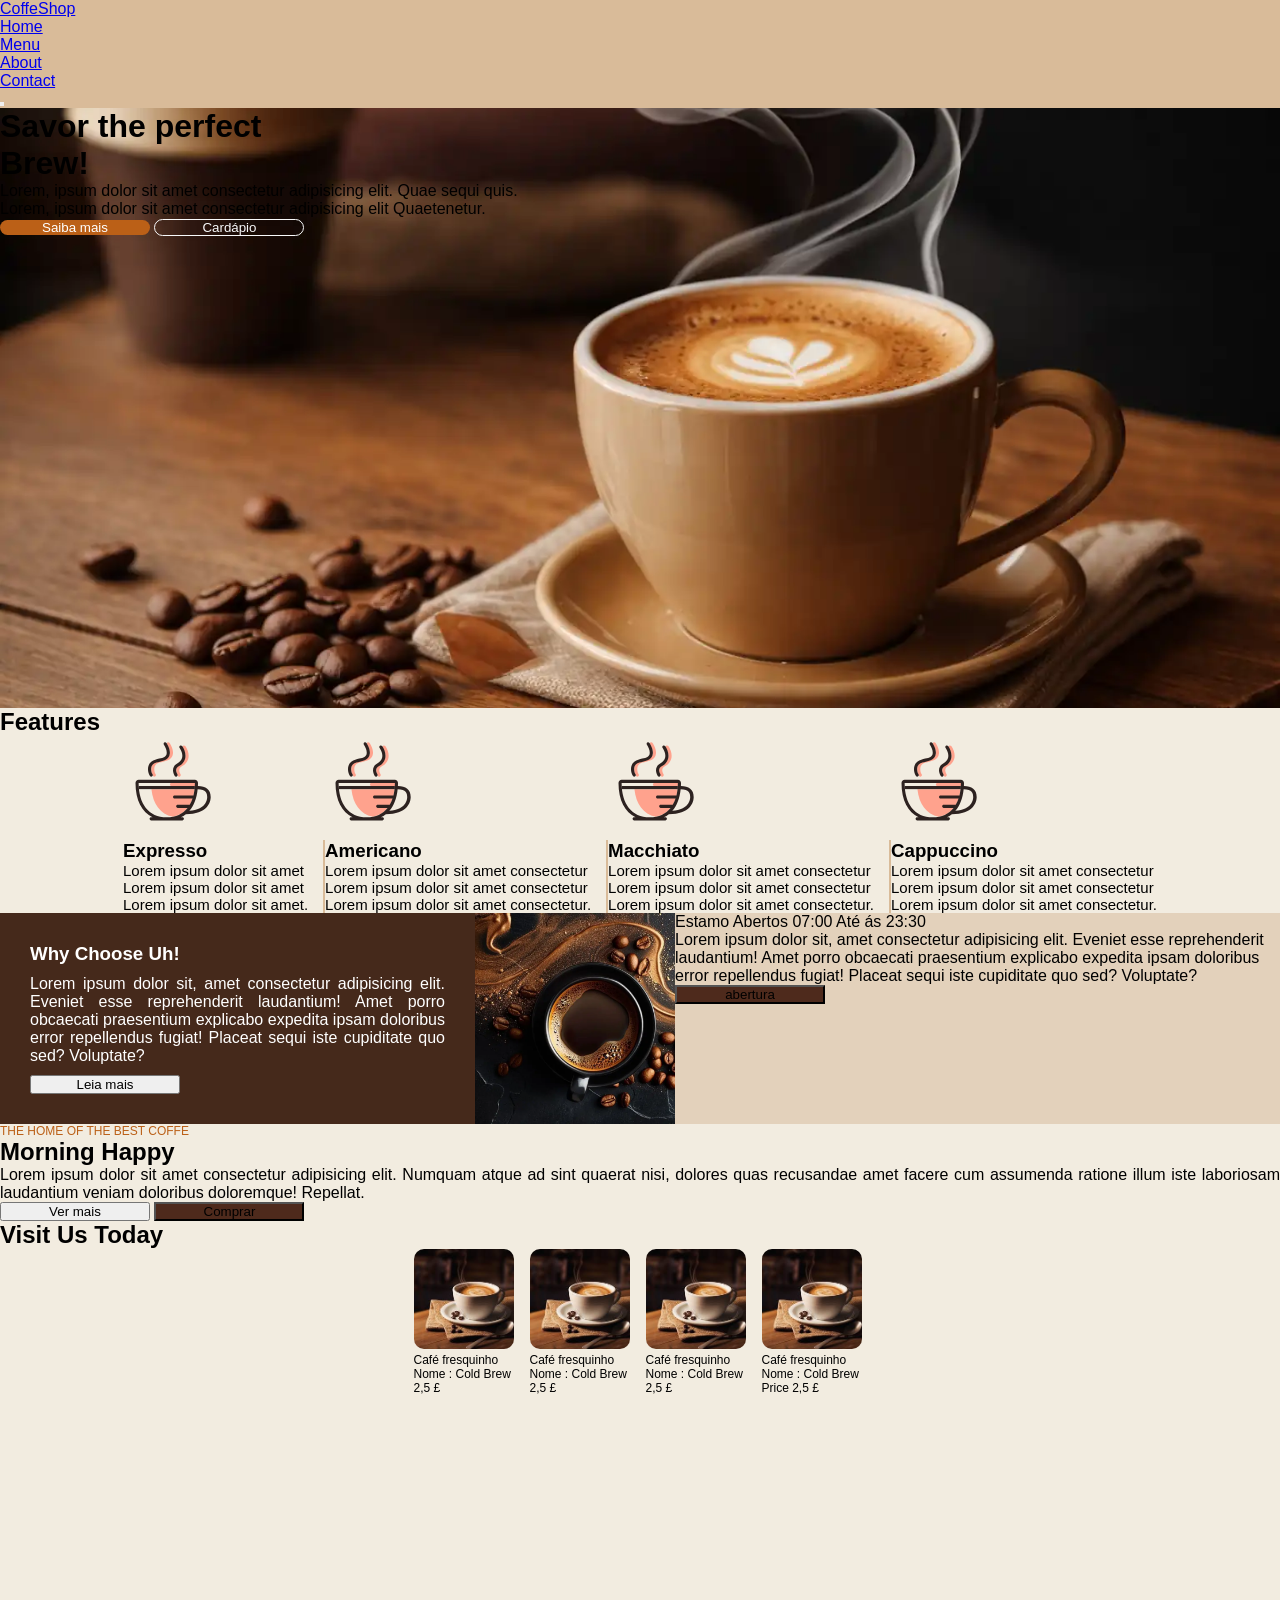
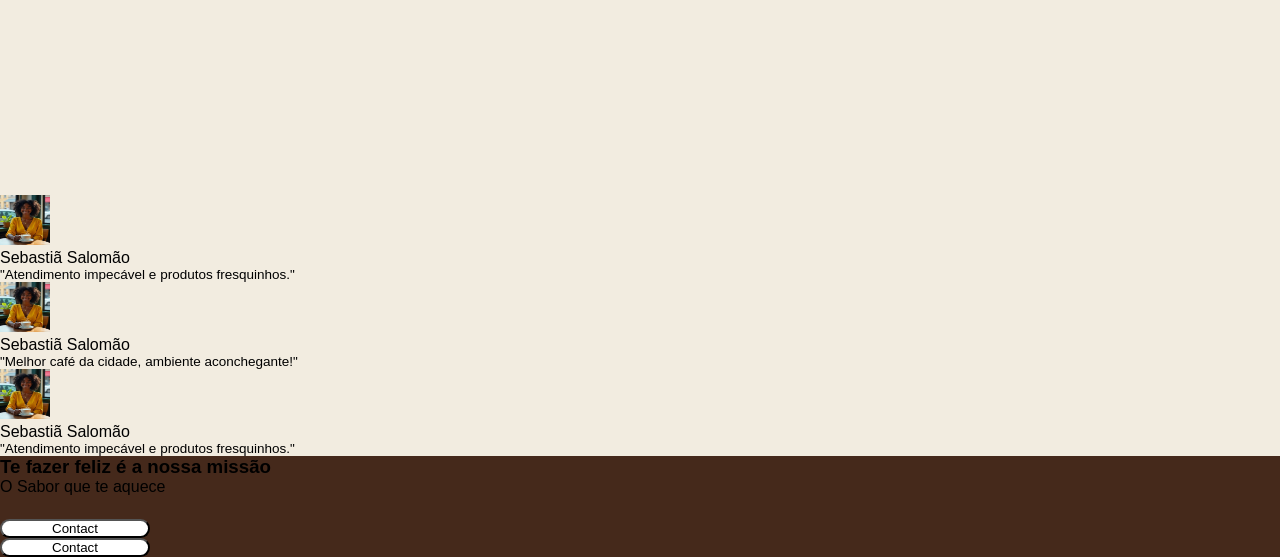
==== coffeShop/home.html @ 56217677 "Add files via upload" ====
<!DOCTYPE html>
<html lang="pt-BR">
<head>
    <meta charset="UTF-8">
    <meta name="viewport" content="width=device-width, initial-scale=1.0">
    <title>Coffee Shop | Home</title>
    <link rel="stylesheet" href="assets/bootstrap/bootstrap.min.css">
    <link rel="stylesheet" href="assets/bootstrap-icons/bootstrap-icons.min.css">
    <link rel="stylesheet" href="assets/estilos/estilo.css">
</head>
<body>

    <!-- ================= MENU (NAVBAR) ================= -->
    <nav class="navbar navbar-expand-lg bg-cor-2">
        <div class="container">
            <a class="navbar-brand" href="#">CoffeShop</a>
            <div class="collapse navbar-collapse" id="navbarNav">
                <ul class="navbar-nav mx-auto">
                    <li class="nav-item">
                        <a class="nav-link active" href="#">Home</a>
                    </li>
                    <li class="nav-item">
                        <a class="nav-link" href="menu.html">Menu</a>
                    </li>
                    <li class="nav-item">
                        <a class="nav-link" href="about.html">About</a>
                    </li>
                    <li class="nav-item">
                        <a class="nav-link" href="contact.html">Contact</a>
                    </li>
                </ul>
            </div>
            <button class="navbar-toggler" type="button" data-bs-toggle="collapse" data-bs-target="#navbarNav">
                <span class="navbar-toggler-icon"></span>
            </button>
        </div>
    </nav>

    <!-- ================= HEADER ================= -->
    <header class="header-home d-flex align-items-center">
       
        <div class="container text-white ms-md-5 ps-md-5">
            <h1 class="">Savor the perfect<br>Brew!</h1>
            <p class="l">Lorem, ipsum dolor sit amet consectetur adipisicing elit. Quae sequi quis. <br> Lorem, ipsum dolor sit amet consectetur adipisicing elit Quaetenetur.</p>
            <div class="btns-header d-flex">
                <button class="btn-cor-1 w-150px rounded-pill py-2 me-2 mt-3">Saiba mais</button>
                <button class="btn-transparente w-150px rounded-pill py-2 me-2 mt-3">Cardápio</button>
            </div>
        </div>
    </header>

    <main>
        <!-- ================= FEATURES ================= -->
        <section class="container text-center">
         <h2 class="p-3">Features</h2>
           <div class="container-features">
         <div class="box-features">
            <img src="assets/img/coffe-svgrepo-com.svg" class="imagem-card" alt="">
            <div class="ps-3">
                <h3 class="text-center mb-0">Expresso</h3>
                <p class="mt-1">Lorem ipsum dolor sit amet <br>
                Lorem ipsum dolor sit amet <br>
                Lorem ipsum dolor sit amet.
                </p>
            </div>
        </div>
        <div class="box-features">
            <img src="assets/img/coffe-svgrepo-com.svg" class="imagem-card" alt="">
            <div class="ps-3">
                <h3 class="text-center mb-0">Americano</h3>
                <p class="mt-1">Lorem ipsum dolor sit amet consectetur<br>
                    Lorem ipsum dolor sit amet consectetur<br>
                    Lorem ipsum dolor sit amet consectetur.
                </p>
            </div>
        </div>
        <div class="box-features">
            <img src="assets/img/coffe-svgrepo-com.svg" class="imagem-card" alt="">
            <div class="ps-3">
                <h3 class="text-center mb-0">Macchiato</h3>
                <p class="mt-1">Lorem ipsum dolor sit amet consectetur<br>
                    Lorem ipsum dolor sit amet consectetur<br>
                    Lorem ipsum dolor sit amet consectetur.
                </p>
            </div>
        </div>
        <div class="box-features">
            <img src="assets/img/coffe-svgrepo-com.svg" class="imagem-card" alt="">
            <div class="ps-3">
                <h3 class="text-center mb-0">Cappuccino</h3>
                <p class="mt-1">Lorem ipsum dolor sit amet consectetur<br>
                    Lorem ipsum dolor sit amet consectetur<br>
                    Lorem ipsum dolor sit amet consectetur.
                </p>
            </div>
        </div>
        
           </div>
          </section>
        <!-- ================= WHY (ESCOLHA) ================= -->
        <section class="why text-center mt-5 mb-5">
        <div class="col-lg-6 choose">
            <div>
                <h3>Why Choose Uh!</h3>
                <p>
                    Lorem ipsum dolor sit, amet consectetur adipisicing elit. Eveniet esse reprehenderit laudantium! Amet porro obcaecati praesentium explicabo expedita ipsam doloribus error repellendus fugiat! Placeat sequi iste cupiditate quo sed? Voluptate?
                </p>
                <button class="btn bg-white text-black rounded-pill w-150px align-self-start">Leia mais</button>
            </div>
            <img src="assets/img/img2.webp" alt="chavena-cafe" >
        </div>

        <div class="col-lg-6 d-flex flex-column justify-content-center bg-cor-5">
                <div class="header-abertura">
                    <span>Estamo Abertos<span>
                    <span>07:00 Até ás 23:30</span>
                </div>
                <p class="text-justify">
                    Lorem ipsum dolor sit, amet consectetur adipisicing elit. Eveniet esse reprehenderit laudantium! Amet porro obcaecati
                    praesentium explicabo expedita ipsam doloribus error repellendus fugiat! Placeat sequi iste cupiditate quo sed?
                    Voluptate?
                </p>
                <button class="btn text-white bg-cor-6 text-black rounded-pill w-150px align-self-center">abertura</button>
        </div>
          </section>
            <!-- ================= MORNING (CARDS COM HOVER) ================= -->
        <section class="morning d-flex p-lg-5">
         <div class="container ps-lg-5 ">
            <div class="morning-title">
                <p>The home of the best coffe</p>
                <h2>Morning Happy</h2>
            </div>
            <div class="morning-body">
                <p>Lorem ipsum dolor sit amet consectetur adipisicing elit. Numquam atque ad sint quaerat nisi, dolores quas recusandae amet facere cum assumenda ratione illum iste laboriosam laudantium veniam doloribus doloremque! Repellat.</p>
            </div>
            <div class="d-flex gap-3 mt-3">
                <button class="btn bg-white text-black rounded-pill w-150px align-self-start">Ver mais</button>
                <button class="btn text-white bg-cor-6 text-black rounded-pill w-150px align-self-center">Comprar</button>
            </div>
         </div>
        
        <div class="container">
            <div class="visit-title text-center"><h2>Visit Us Today</h2></div>
            <div class="card-container mt-4">
        
                <div class="card-cafe">
                    <img src="assets/img/images.jfif" alt="">
                    <div  class="text-cafe d-flex flex-column">
                        <p class="p-0 m-0">Café fresquinho</p>
                        <span>Nome : Cold Brew</span>
                        <span class="preco">2,5 &pound;</span>
                    </div>
                </div>
                <div class="card-cafe">
                    <img src="assets/img/images.jfif" alt="">
                    <div class="text-cafe d-flex flex-column">
                        <p class="p-0 m-0">Café fresquinho</p>
                        <span>Nome : Cold Brew</span>
                        <span class="preco">2,5 &pound;</span>
                    </div>
                </div>
                <div class="card-cafe">
                    <img src="assets/img/images.jfif" alt="">
                    <div class="text-cafe d-flex flex-column">
                        <p class="m-0 p-0">Café fresquinho</p>
                        <span>Nome : Cold Brew</span>
                        <span class="preco">2,5 &pound;</span>
                    </div>
                </div>
                <div class="card-cafe">
                    <img src="assets/img/images.jfif" alt="">
                    <div class="text-cafe d-flex flex-column">
                        <p class="p-0 m-0">Café fresquinho</p>
                        <span>Nome : Cold Brew</span>
                        <span class="preco">Price 2,5 &pound;</span>
                    </div>
                </div>
            </div>
         </div>
         
          </section>
        
        <!-- ================= BANNER ================= -->
          <section class="banner-img"></section>
        
        <!-- ================= FEEDBACK ================= -->
        <section class="feedback mt-5 mb-5">
        <div class="container d-flex align-items-center justify-content-center">
            <div class="d-flex justify-content-center pe-lg-3 gap-2">
                <div><img src="assets/img/img7.webp" alt="" class="w-50px h-50px object-fit-cover rounded-pill"></div>
                <div class="string-feedback">
                    <span class="fw-bold mb-0 fs-6">Sebastiã Salomão</span>
                    <p class="text-feedback">
                        "Atendimento impecável e produtos fresquinhos."
                    </p>
                </div>
            </div>
            <div class="d-flex justify-content-center pe-lg-3 gap-2">
                <div><img src="assets/img/img7.webp" alt="" class="w-50px h-50px object-fit-cover rounded-pill"></div>
                <div class="string-feedback">
                    <span class="fw-bold mb-0 fs-6">Sebastiã Salomão</span>
                    <p class="text-feedback">
                        "Melhor café da cidade, ambiente aconchegante!"
                    </p>
                </div>
            </div>
            <div class="d-flex justify-content-center pe-lg-3 gap-2">
                <div><img src="assets/img/img7.webp" alt="" class="w-50px h-50px object-fit-cover rounded-pill"></div>
                <div class="string-feedback">
                    <span class="fw-bold mb-0 fs-6">Sebastiã Salomão</span>
                    <p class="text-feedback">
                        "Atendimento impecável e produtos fresquinhos."
                    </p>
                </div>
            </div>
        </div>
        </section>
        </main>
        <!-- ================= FOOTER ================= -->
          <footer class="bg-cor-4 text-white d-flex flex-wrap justify-content-around align-items-center p-4 mt-4">
        <div class="tema">
            <h3 class="text-uppercase m-0 fs-5">Te fazer feliz é a nossa missão</h3>
            <p class="p-0 m-0">O Sabor que te aquece</p>
        </div>
        <div class="redes-sociais">
            <a href="https://facebook.com/sebastiao.augusto.sa"><i class="bi bi-facebook"></i></a>
            <a href="https://www.instagram.com/sebastiao_augustosa?igsh=MTNqa2o0M2F2OThpNw=="><i class="bi bi-instagram"></i></a>
            <a
                href="https://www.linkedin.com/in/sebastiao-salomao-9815b8278?utm_source=share&utm_campaign=share_via&utm_content=profile&utm_medium=android_app"><i
                    class="bi bi-linkedin"></i></a>
        </div>
        <div class="botoes d-flex gap-3">
            <button class="btn">Contact</button> <br>
            <button class="btn">Contact</button>
        </div>
        
          </footer>
</body>
<script src="assets/bootstrap/bootstrap.bundle.min.js"></script>
</html>
---- coffeShop/assets/estilos/estilo.css ----
/* Variaveis */
:root{
    --cor-1:#bb6017;
    --cor-2:#d9bb99;
    --cor-3: #f2ece0;
    --cor-4: #45291b ;
    --cor-5: #e3d1bb;
    --cor-6: #4e2a1c;
}

/* Cores personalizadas (Bootstrap não tem essas exatas) */
.bg-cor-2 {
    background-color: var(--cor-2) !important;
}

.bg-cor-4 {
    background-color: var(--cor-4) !important;
}

.bg-cor-5 {
    background-color: var(--cor-5) !important;
}

.bg-cor-6 {
    background-color: var(--cor-6) !important;
}

.text-cor-1 {
    color: var(--cor-1) !important;
}

.btn-cor-1 {
    background-color: var(--cor-1);
    color: white;
    border-radius: 50px;
    border: none;
}

.btn-transparente {
    background-color: transparent;
    color: #f8f9fa;
    border-radius: 50px;
    border: 1px solid #f8f9fa;
    transition: all 0.3s;
}

.btn-transparente:hover{
    background-color: #f8f9fa;
    color: black;
    border-color:#f8f9fa;
}

.btn-cor-1:hover {
    background-color: #ac5915;
    color: white;
}

.btn-cor-6 {
    background-color: var(--cor-6);
    color: white;
    border-radius: 50px;
    border: none;
}

.btn-cor-6:hover {
    background-color: #3b1f13;
}

/* Larguras fixas que o Bootstrap não oferece */
.w-100px {
    width: 100px;
}

.w-150px {
    width: 150px;
}

.w-50px {
    width: 50px;
}

.h-50px {
    height: 50px;
}

/* */
*{
    padding: 0;
    margin: 0%;
    font-family: Arial, Helvetica, sans-serif;
    
}

body{
    background-color: var(--cor-3);
}

/* menu */


.collapse {
    flex-grow: 0; /*Responsavel por posiciona o navbar-nav no fim do collapse-navbar*/
}

header{
    background: transparent no-repeat url('../img/header.webp');
}

/* header */
.header-home{
    object-fit: cover;
    background-position:center;
    background-size: cover;
    height: 600px;
    
}


/* Features */
.container-features > .box-features  + .box-features div {
    border-left: 2px solid var(--cor-2);
}

.container-features,.card-img{
    display: flex;
    align-items: center;
    justify-content: center;
    gap: 15px;
}

.imagem-card{
    width: 100px;
    height: 100px;
}

.box-features p{
    font-size: 15px;
}

/* Section WHY */

.why{
    background-color: var(--cor-4);
    display: flex; 
}

.choose{
    max-width:675px;
    display: flex;
    text-align: justify;
}

.choose img {
    width: 200px;
    object-fit: cover;
}

.choose > div {
  display: flex;
  flex-direction: column;
  align-items: start;
  justify-content: center;
  gap: 10px;
  padding: 30px;
  color: white;
  
}

.abertura p {
    text-align: justify;
}

/*Section Morning*/

.morning-title p{
   margin: 0;
   color: var(--cor-1);
   text-transform: uppercase;
   font-size: 12px;
}

.morning-body{
    text-align: justify;
}

.morning-footer{
    display: flex;
    gap: 20px;
}

.morning-footer > button {
    padding: 5px 10px;
    border-radius: 50px;
    border: none;
    font-weight: 400;
    color: white;
    background-color: var(--cor-6);
}
.card-container{
    display: flex;
    gap: 1rem;
    padding: 0 5px 0 0;
    justify-content: center;
    
}

.card-cafe{
    transition: all 0.3s;
}

.card-container  img{
    width: 100px;
    border-radius: 10px;
}

.card-container .card-cafe:hover{
    transform: scale(2);
}

.text-cafe{
    display: flex;
    flex-direction: column;
    font-size: 12px;
}

/* Section Banner */

section.banner-img{
    background: url("/assets/img/banner.webp");
    background-repeat: no-repeat;
    background-size: cover;
    background-position: center;
    height: 400px;
}

/* Feedback */
.text-feedback{
    font-size: 13.5px;
}
.feedback > .container > .card-feedback + .card-feedback{
    border-left: 2px solid var(--cor-2);
    padding-left: 10px;
}

/**/

.redes-sociais a i{
    color: var(--cor-1);
    font-size: 20px;
    padding: 2px;
    cursor: pointer;
    transition: all 0.3s;
}

.redes-sociais a i:hover{
    color: white;
}


.botoes button{
    background-color: white;
    width: 150px;
    border-radius: 50px;
    font-weight: 500;
    transition: all 0.3s;
}

.botoes button:hover{
    background-color: var(--cor-1);
    color: white;
}

@media (max-width : 991px)  {
.container-features,.why,.choose{
    display: flex;
    flex-direction: column;
}
.choose {
    max-width: 100%;
}
.choose img {
    width: 100%;
    height: 400px;
    object-fit: cover;
}
.borda-box-features {
    border-bottom: 2px solid var(--cor-2);
    border-right: none;
}

.morning{
    flex-direction: column;
}

footer{
    flex-direction: column;
    align-items: flex-start;
    gap: 10px;
    padding: 25px;
    justify-content: center;
}

.navbar-collapse {
    border-bottom: 2px solid black;
    border-top: 2px solid black;
    position: absolute;
    top: 100%;
    left: 0;
    right: 0;
    background:var(--cor-2);
    max-height: 80vh;
    overflow-y: auto;
    padding: 1rem 0;
    transition: all 0.3s;
}

.navbar-nav  {
    padding: 1rem;
 }

nav .navbar-nav > li + li {
    border-top: 2px solid var(--cor-3);

 }
 .navbar-nav>li {
     padding: 0;
 }
 .navbar-toggler {
   border: none; 
   outline: 0;
   box-shadow: none;
 }

 header > div.container{
margin:3rem 0 0 0;
padding: 3rem;
}

.morning>.container+.container {
    margin: 30px 0;
}

.feedback>.container {
    flex-direction: column;
}

}

@media (max-width : 435px) {
    .morning{
        padding: 0 15px;
    }

    .card-cafe{
        width: 100px;
    }
    .card-container {
        
        display: grid;
        grid-template-columns: repeat(2, 1fr);
        place-items: center; /*centra os item que estão dentro do elemento que esta com o display grid */
        padding: 0;
    
    }
    .botoes button {
        width: 100px;
    }

    .tema > h3 {
        font-size:15px ;
    }

        .section-card>.container {
            flex-direction: column;
        }
    
        .section-card {
            margin: 0 15px;
        }
    
        .section-card>.container>.story-card+.story-card {
            border-left: none;
            border-top: 2px solid var(--cor-2);
        }
    
        .banner-about div {
            padding: 0 10px;
            margin-left: 0;
            width: 100%;
        }
    
        .banner-about div p {
            width: 100%;
        }
        .story-text{
            padding: 12px;
        }

        main.container section{
            flex-direction: column;
        }
        main.container div.contactos,div.get{
            width: 100% !important;
            padding: 0;
            margin-bottom: 20px;
        }
        .header-contact > div {
            margin:0 !important;
        }
    
}

/* abbbbbut */
.story-text {
    text-align: justify;
    line-height: 25px;
}

.section-card {
    background-color: var(--cor-5);
    margin: 0 40px;
    padding: 1rem;
    border-radius: 30px;
}

.story-card {
    padding: 10px;
    display: flex;
    flex-direction: column;
    align-items: center;
    justify-content: center;
    text-align: center;
}

.container>.story-card+.story-card {
    border-left: 2px solid var(--cor-2);

}

.title-card {
    color: var(--cor-6);
    font-weight: 600;
    margin: 5px 0;
}

.header-about {
    height: 400px;
}

.banner-about {
    background: transparent no-repeat url('/assets/img/banner-cntact.webp');
    background-size: left;
    background-position: left;
    display: flex;
    align-items: center;
    height: 300px;
    margin: 50px 0;
}

.banner-about div {
    width: 500px;
    color: white;
    margin-left: 80px;
}

.banner-about p {
    font-size: 14px;
    width: 400px;
    text-align: justify;
}

/* abbbbbut*/

/* Contact */

.header-contact {
    color: white;
    display: flex;
    justify-content: center;
    flex-direction: column;
    text-transform: uppercase;
    font-size: 16px;
    height: 300px;
    background-size: left;
    background-position:left;
}
.header-contact > div{
    display: flex;
    align-items: center;
    flex-direction: column;
    width: 300px;
    margin: 0 0 0 400px;
}
.header-contact > div > span{
    width: 150px;
    height: 2px;
    background: white;
}
.contactos{
    border-left: 2px solid var(--cor-2);
    padding-left: 4rem;
}
.contactos div > i > div > p {
    padding: 0;
    margin: 0;
    font-size: 15px;
}

.contactos div>i>div>
h4 {
    padding: 0;
    margin: 0;
}
.contactos div>i>div{
    display: flex;
    flex-direction: column;
}

.contactos div > i{
    display: flex;
    align-items: center;
    font-size: 35px;
    color: var(--cor-4);
    gap: 20px;
}

.get > button{
    background-color: var(--cor-1);
    color: white;
    border-radius: 50px;
}

.get > button:hover{
    background-color: #ac5915;
    color: white;
}

main.container{
    padding-top: 50px;
}
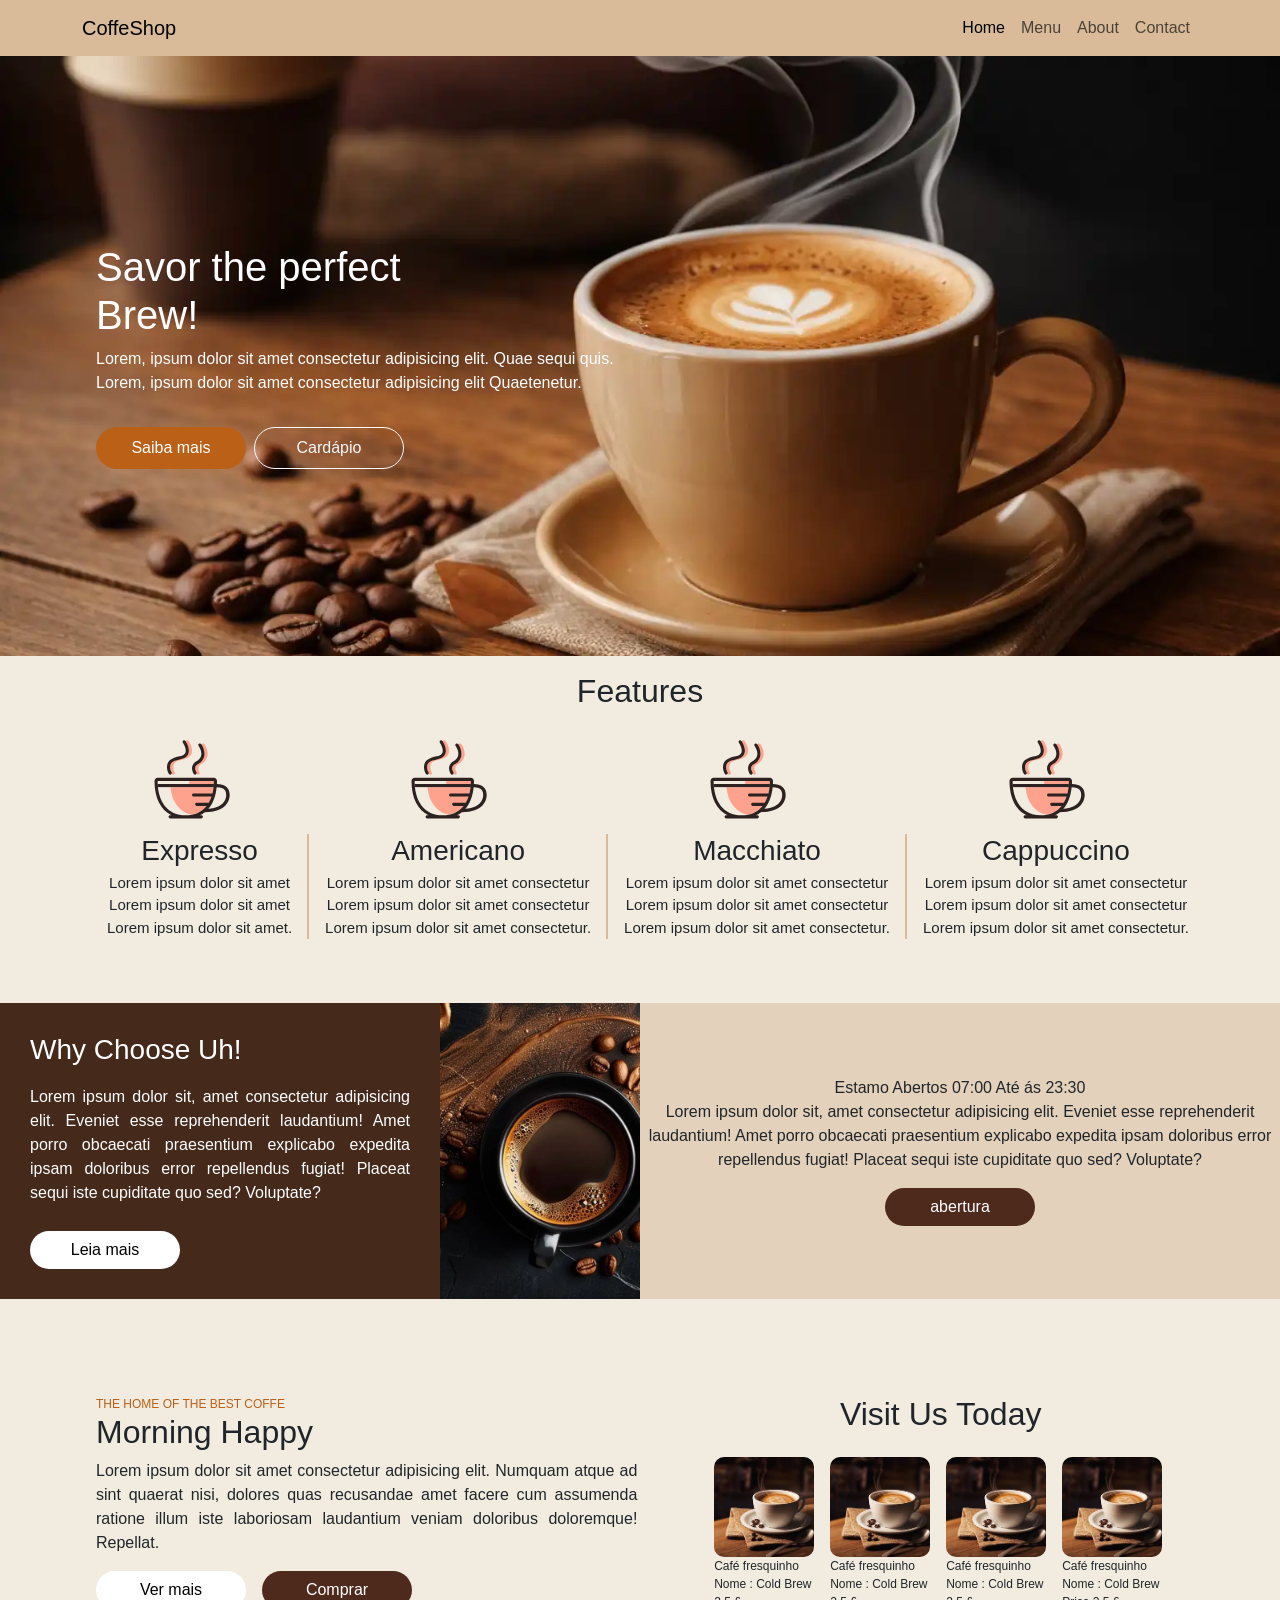
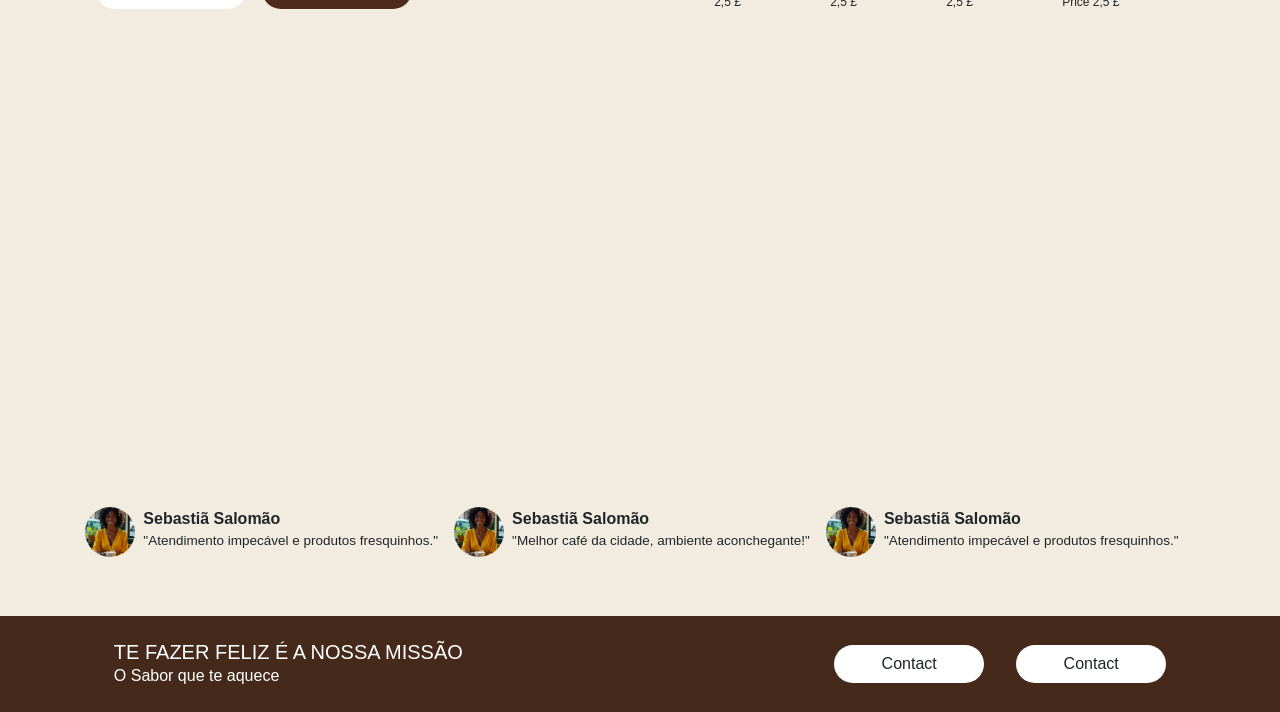
==== commit 19e2d1d9: "Update home.html with Bootstrap CDN and fixes" ====
--- a/coffeShop/home.html
+++ b/coffeShop/home.html
@@ -4,7 +4,7 @@
     <meta charset="UTF-8">
     <meta name="viewport" content="width=device-width, initial-scale=1.0">
     <title>Coffee Shop | Home</title>
-    <link rel="stylesheet" href="assets/bootstrap/bootstrap.min.css">
+    <link href="https://cdn.jsdelivr.net/npm/bootstrap@5.0.2/dist/css/bootstrap.min.css" rel="stylesheet" integrity="sha384-EVSTQN3/azprG1Anm3QDgpJLIm9Nao0Yz1ztcQTwFspd3yD65VohhpuuCOmLASjC" crossorigin="anonymous">
     <link rel="stylesheet" href="assets/bootstrap-icons/bootstrap-icons.min.css">
     <link rel="stylesheet" href="assets/estilos/estilo.css">
 </head>
@@ -237,4 +237,4 @@
           </footer>
 </body>
 <script src="assets/bootstrap/bootstrap.bundle.min.js"></script>
-</html>+</html>
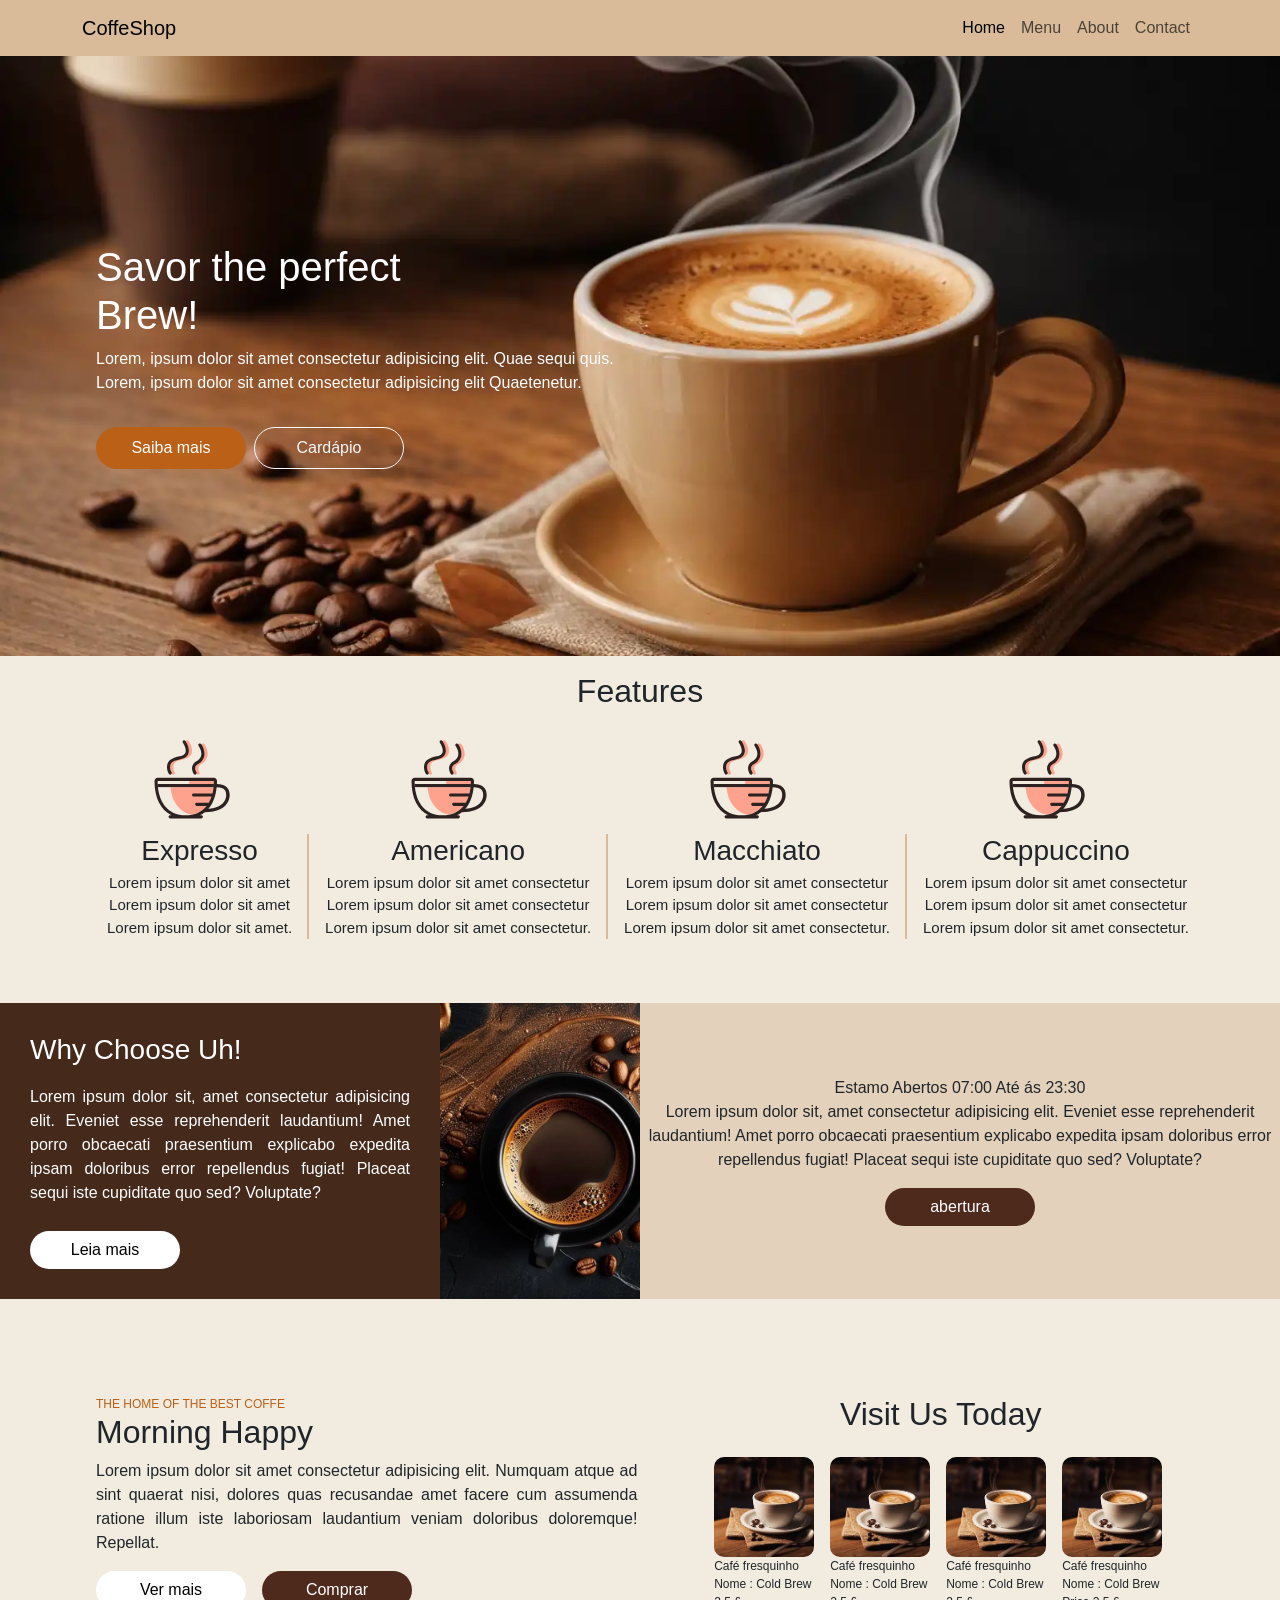
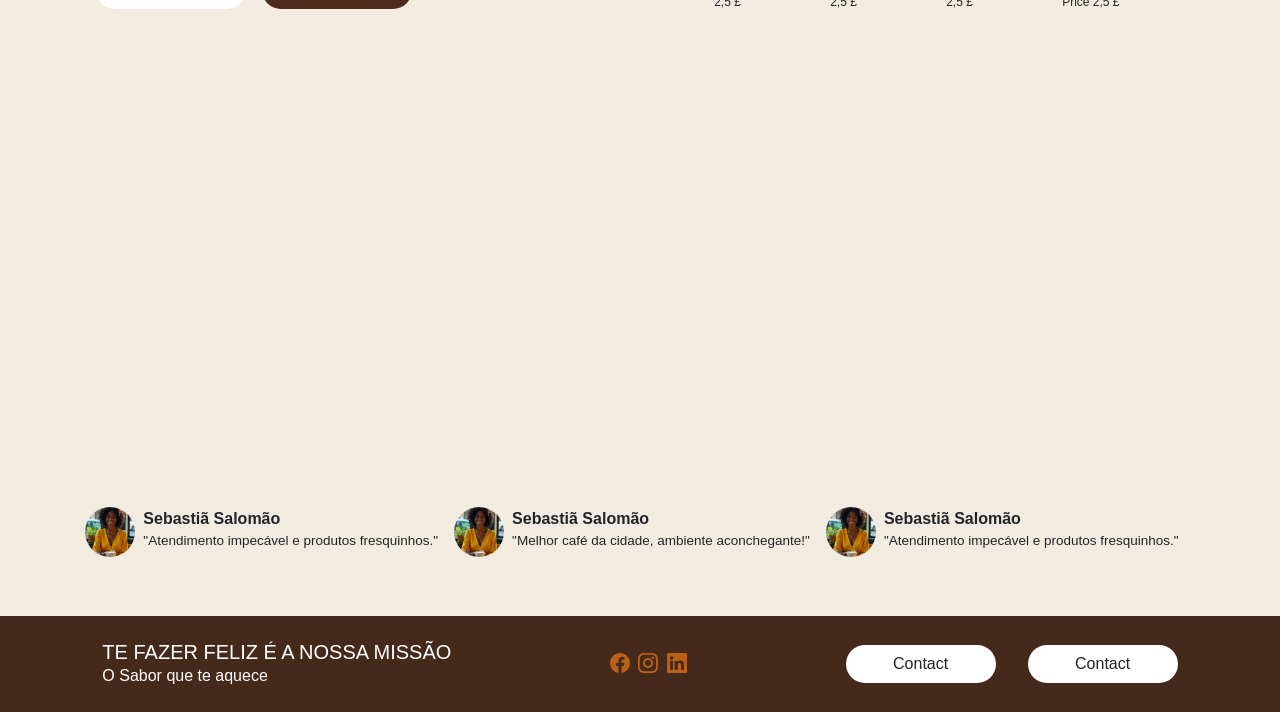
==== commit 844383dd: "Update HTML structure and Bootstrap version" ====
--- a/coffeShop/home.html
+++ b/coffeShop/home.html
@@ -5,7 +5,7 @@
     <meta name="viewport" content="width=device-width, initial-scale=1.0">
     <title>Coffee Shop | Home</title>
     <link href="https://cdn.jsdelivr.net/npm/bootstrap@5.0.2/dist/css/bootstrap.min.css" rel="stylesheet" integrity="sha384-EVSTQN3/azprG1Anm3QDgpJLIm9Nao0Yz1ztcQTwFspd3yD65VohhpuuCOmLASjC" crossorigin="anonymous">
-    <link rel="stylesheet" href="assets/bootstrap-icons/bootstrap-icons.min.css">
+    <link rel="stylesheet" href="https://cdn.jsdelivr.net/npm/bootstrap-icons@1.13.1/font/bootstrap-icons.min.css">
     <link rel="stylesheet" href="assets/estilos/estilo.css">
 </head>
 <body>
